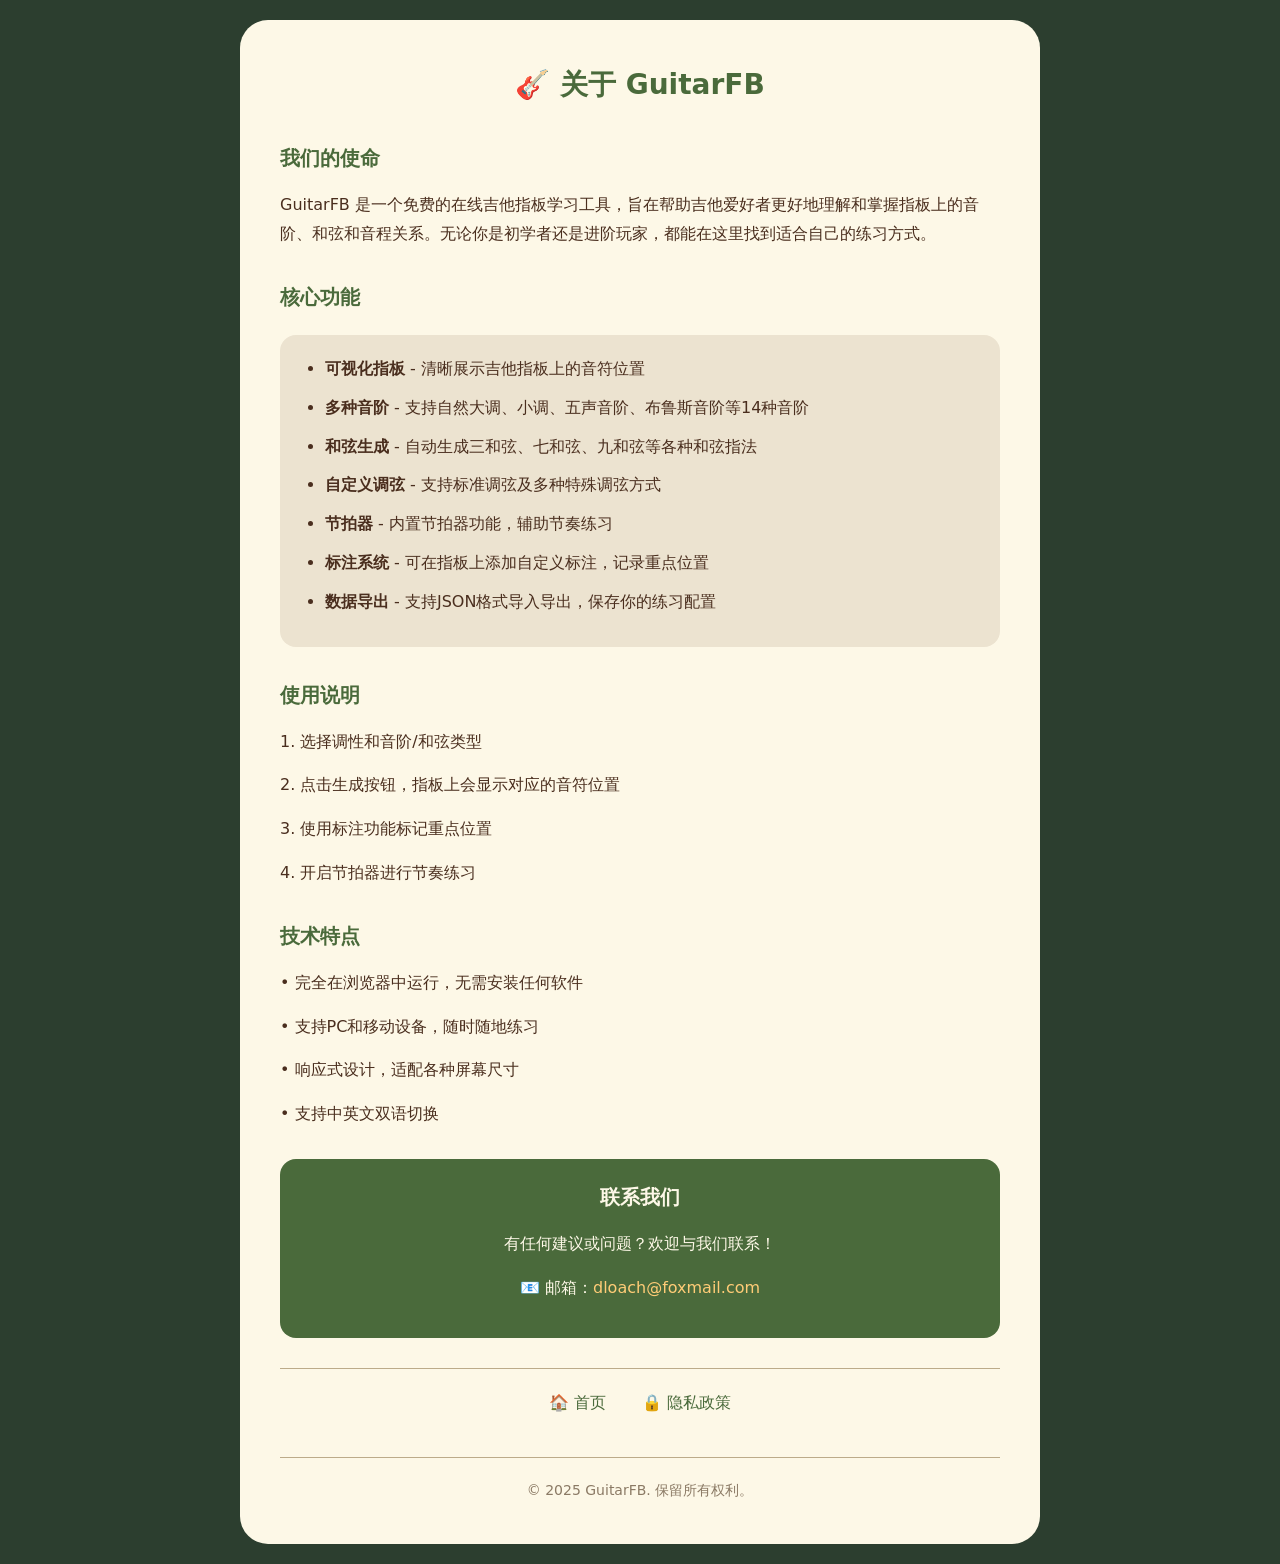
==== about.html @ 8dec9e53 "恢复 about.html、privacy.html、CNAME（从旧版本还原）" ====
<!DOCTYPE html>
<html lang="zh-CN">
<head>
    <meta charset="UTF-8">
    <meta name="viewport" content="width=device-width, initial-scale=1.0">
    <title>关于我们 - GuitarFB</title>
    <style>
        * { margin: 0; padding: 0; box-sizing: border-box; }
        body {
            font-family: 'Noto Sans SC', 'Roboto', system-ui, sans-serif;
            background: #2c3e2f;
            color: #4a2e1e;
            line-height: 1.8;
            padding: 20px;
        }
        .container {
            max-width: 800px;
            margin: 0 auto;
            background: #fdf8e7;
            border-radius: 28px;
            padding: 40px;
        }
        h1 {
            color: #4a6a3b;
            font-size: 28px;
            margin-bottom: 20px;
            text-align: center;
        }
        h2 {
            color: #4a6a3b;
            font-size: 20px;
            margin-top: 30px;
            margin-bottom: 15px;
        }
        p {
            margin-bottom: 15px;
            font-size: 16px;
        }
        .feature-list {
            background: #ece3d0;
            border-radius: 16px;
            padding: 20px;
            margin: 20px 0;
        }
        .feature-list ul {
            margin-left: 25px;
        }
        .feature-list li {
            margin-bottom: 10px;
        }
        .contact-box {
            background: #4a6a3b;
            color: #fdf8e7;
            border-radius: 16px;
            padding: 20px;
            margin-top: 30px;
            text-align: center;
        }
        .contact-box h2 {
            color: #fdf8e7;
            margin-top: 0;
        }
        .contact-box a {
            color: #ffcc77;
            text-decoration: none;
        }
        .nav-links {
            text-align: center;
            margin-top: 30px;
            padding-top: 20px;
            border-top: 1px solid #bcab8a;
        }
        .nav-links a {
            display: inline-block;
            margin: 0 15px;
            color: #4a6a3b;
            text-decoration: none;
            font-weight: 500;
        }
        .nav-links a:hover {
            text-decoration: underline;
        }
        .footer {
            text-align: center;
            margin-top: 40px;
            padding-top: 20px;
            border-top: 1px solid #bcab8a;
            color: #8b7a65;
            font-size: 14px;
        }
    </style>
</head>
<body>
    <div class="container">
        <h1>🎸 关于 GuitarFB</h1>

        <h2>我们的使命</h2>
        <p>GuitarFB 是一个免费的在线吉他指板学习工具，旨在帮助吉他爱好者更好地理解和掌握指板上的音阶、和弦和音程关系。无论你是初学者还是进阶玩家，都能在这里找到适合自己的练习方式。</p>

        <h2>核心功能</h2>
        <div class="feature-list">
            <ul>
                <li><strong>可视化指板</strong> - 清晰展示吉他指板上的音符位置</li>
                <li><strong>多种音阶</strong> - 支持自然大调、小调、五声音阶、布鲁斯音阶等14种音阶</li>
                <li><strong>和弦生成</strong> - 自动生成三和弦、七和弦、九和弦等各种和弦指法</li>
                <li><strong>自定义调弦</strong> - 支持标准调弦及多种特殊调弦方式</li>
                <li><strong>节拍器</strong> - 内置节拍器功能，辅助节奏练习</li>
                <li><strong>标注系统</strong> - 可在指板上添加自定义标注，记录重点位置</li>
                <li><strong>数据导出</strong> - 支持JSON格式导入导出，保存你的练习配置</li>
            </ul>
        </div>

        <h2>使用说明</h2>
        <p>1. 选择调性和音阶/和弦类型</p>
        <p>2. 点击生成按钮，指板上会显示对应的音符位置</p>
        <p>3. 使用标注功能标记重点位置</p>
        <p>4. 开启节拍器进行节奏练习</p>

        <h2>技术特点</h2>
        <p>• 完全在浏览器中运行，无需安装任何软件</p>
        <p>• 支持PC和移动设备，随时随地练习</p>
        <p>• 响应式设计，适配各种屏幕尺寸</p>
        <p>• 支持中英文双语切换</p>

        <div class="contact-box">
            <h2>联系我们</h2>
            <p>有任何建议或问题？欢迎与我们联系！</p>
            <p>📧 邮箱：<a href="mailto:dloach@foxmail.com">dloach@foxmail.com</a></p>
        </div>

        <div class="nav-links">
            <a href="index.html">🏠 首页</a>
            <a href="privacy.html">🔒 隐私政策</a>
        </div>

        <div class="footer">
            © 2025 GuitarFB. 保留所有权利。
        </div>
    </div>
</body>
</html>
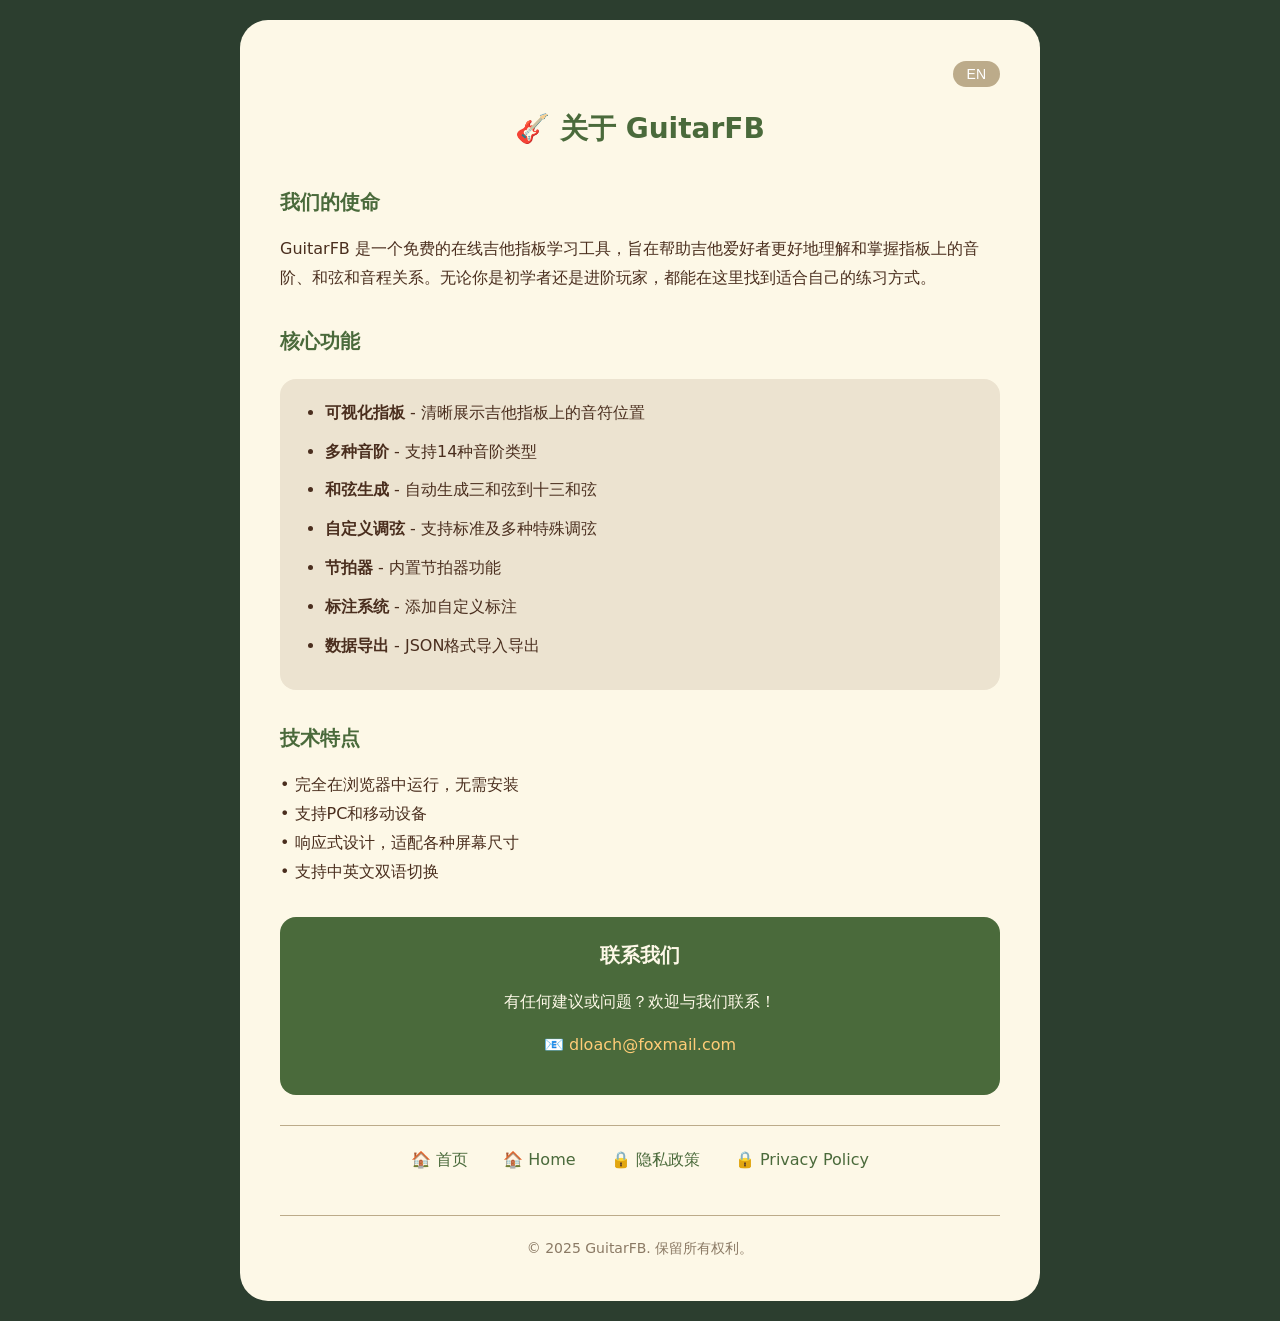
==== commit 0d249167: "about + privacy: 中英文双语切换（inline toggle + localStorage 持久化）" ====
--- a/about.html
+++ b/about.html
@@ -1,9 +1,11 @@
 <!DOCTYPE html>
 <html lang="zh-CN">
 <head>
+    <script async src="https://pagead2.googlesyndication.com/pagead/js/adsbygoogle.js?client=ca-pub-7190964008282719"
+     crossorigin="anonymous"></script>
     <meta charset="UTF-8">
     <meta name="viewport" content="width=device-width, initial-scale=1.0">
-    <title>关于我们 - GuitarFB</title>
+    <title>About Us - GuitarFB</title>
     <style>
         * { margin: 0; padding: 0; box-sizing: border-box; }
         body {
@@ -20,122 +22,107 @@
             border-radius: 28px;
             padding: 40px;
         }
-        h1 {
-            color: #4a6a3b;
-            font-size: 28px;
-            margin-bottom: 20px;
-            text-align: center;
+        .lang-bar { text-align: right; margin-bottom: 15px; }
+        .lang-bar button {
+            background: #bcab8a; color: white; border: none;
+            padding: 5px 14px; border-radius: 50px; cursor: pointer;
+            font-size: 14px; transition: 0.2s;
         }
-        h2 {
-            color: #4a6a3b;
-            font-size: 20px;
-            margin-top: 30px;
-            margin-bottom: 15px;
+        .lang-bar button:hover { background: #5a4a3a; }
+        h1 { color: #4a6a3b; font-size: 28px; margin-bottom: 20px; text-align: center; }
+        h2 { color: #4a6a3b; font-size: 20px; margin-top: 30px; margin-bottom: 15px; }
+        p { margin-bottom: 15px; font-size: 16px; }
+        .feature-list {
+            background: #ece3d0; border-radius: 16px; padding: 20px; margin: 20px 0;
         }
-        p {
-            margin-bottom: 15px;
-            font-size: 16px;
+        .feature-list ul { margin-left: 25px; }
+        .feature-list li { margin-bottom: 10px; }
+        .contact-box {
+            background: #4a6a3b; color: #fdf8e7;
+            border-radius: 16px; padding: 20px; margin-top: 30px; text-align: center;
         }
-        .feature-list {
-            background: #ece3d0;
-            border-radius: 16px;
-            padding: 20px;
-            margin: 20px 0;
-        }
-        .feature-list ul {
-            margin-left: 25px;
-        }
-        .feature-list li {
-            margin-bottom: 10px;
-        }
-        .contact-box {
-            background: #4a6a3b;
-            color: #fdf8e7;
-            border-radius: 16px;
-            padding: 20px;
-            margin-top: 30px;
-            text-align: center;
-        }
-        .contact-box h2 {
-            color: #fdf8e7;
-            margin-top: 0;
-        }
-        .contact-box a {
-            color: #ffcc77;
-            text-decoration: none;
-        }
-        .nav-links {
-            text-align: center;
-            margin-top: 30px;
-            padding-top: 20px;
-            border-top: 1px solid #bcab8a;
-        }
-        .nav-links a {
-            display: inline-block;
-            margin: 0 15px;
-            color: #4a6a3b;
-            text-decoration: none;
-            font-weight: 500;
-        }
-        .nav-links a:hover {
-            text-decoration: underline;
-        }
-        .footer {
-            text-align: center;
-            margin-top: 40px;
-            padding-top: 20px;
-            border-top: 1px solid #bcab8a;
-            color: #8b7a65;
-            font-size: 14px;
-        }
+        .contact-box h2 { color: #fdf8e7; margin-top: 0; }
+        .contact-box a { color: #ffcc77; text-decoration: none; }
+        .nav-links { text-align: center; margin-top: 30px; padding-top: 20px; border-top: 1px solid #bcab8a; }
+        .nav-links a { display: inline-block; margin: 0 15px; color: #4a6a3b; text-decoration: none; font-weight: 500; }
+        .nav-links a:hover { text-decoration: underline; }
+        .footer { text-align: center; margin-top: 40px; padding-top: 20px; border-top: 1px solid #bcab8a; color: #8b7a65; font-size: 14px; }
+        [data-lang="en"] { display: none; }
+        body.en [data-lang="en"] { display: inline; }
+        body.en [data-lang="zh"] { display: none; }
     </style>
 </head>
 <body>
     <div class="container">
-        <h1>🎸 关于 GuitarFB</h1>
+        <div class="lang-bar">
+            <button onclick="toggleLang()" id="langBtn">EN</button>
+        </div>
 
-        <h2>我们的使命</h2>
-        <p>GuitarFB 是一个免费的在线吉他指板学习工具，旨在帮助吉他爱好者更好地理解和掌握指板上的音阶、和弦和音程关系。无论你是初学者还是进阶玩家，都能在这里找到适合自己的练习方式。</p>
+        <h1 data-lang="zh">🎸 关于 GuitarFB</h1>
+        <h1 data-lang="en">🎸 About GuitarFB</h1>
 
-        <h2>核心功能</h2>
+        <h2 data-lang="zh">我们的使命</h2>
+        <h2 data-lang="en">Our Mission</h2>
+        <p data-lang="zh">GuitarFB 是一个免费的在线吉他指板学习工具，旨在帮助吉他爱好者更好地理解和掌握指板上的音阶、和弦和音程关系。无论你是初学者还是进阶玩家，都能在这里找到适合自己的练习方式。</p>
+        <p data-lang="en">GuitarFB is a free online guitar fretboard learning tool designed to help guitar enthusiasts better understand and master scales, chords, and intervals on the fretboard. Whether you're a beginner or an advanced player, you'll find practice methods that suit your level.</p>
+
+        <h2 data-lang="zh">核心功能</h2>
+        <h2 data-lang="en">Key Features</h2>
         <div class="feature-list">
-            <ul>
+            <ul data-lang="zh">
                 <li><strong>可视化指板</strong> - 清晰展示吉他指板上的音符位置</li>
-                <li><strong>多种音阶</strong> - 支持自然大调、小调、五声音阶、布鲁斯音阶等14种音阶</li>
-                <li><strong>和弦生成</strong> - 自动生成三和弦、七和弦、九和弦等各种和弦指法</li>
-                <li><strong>自定义调弦</strong> - 支持标准调弦及多种特殊调弦方式</li>
-                <li><strong>节拍器</strong> - 内置节拍器功能，辅助节奏练习</li>
-                <li><strong>标注系统</strong> - 可在指板上添加自定义标注，记录重点位置</li>
-                <li><strong>数据导出</strong> - 支持JSON格式导入导出，保存你的练习配置</li>
+                <li><strong>多种音阶</strong> - 支持14种音阶类型</li>
+                <li><strong>和弦生成</strong> - 自动生成三和弦到十三和弦</li>
+                <li><strong>自定义调弦</strong> - 支持标准及多种特殊调弦</li>
+                <li><strong>节拍器</strong> - 内置节拍器功能</li>
+                <li><strong>标注系统</strong> - 添加自定义标注</li>
+                <li><strong>数据导出</strong> - JSON格式导入导出</li>
+            </ul>
+            <ul data-lang="en">
+                <li><strong>Visual Fretboard</strong> - Clear note position display</li>
+                <li><strong>Multiple Scales</strong> - 14 scale types supported</li>
+                <li><strong>Chord Generation</strong> - Triads through 13th chords</li>
+                <li><strong>Custom Tuning</strong> - Standard and alternate tunings</li>
+                <li><strong>Metronome</strong> - Built-in rhythm trainer</li>
+                <li><strong>Annotation System</strong> - Custom markers on fretboard</li>
+                <li><strong>Data Export</strong> - JSON import/export</li>
             </ul>
         </div>
 
-        <h2>使用说明</h2>
-        <p>1. 选择调性和音阶/和弦类型</p>
-        <p>2. 点击生成按钮，指板上会显示对应的音符位置</p>
-        <p>3. 使用标注功能标记重点位置</p>
-        <p>4. 开启节拍器进行节奏练习</p>
-
-        <h2>技术特点</h2>
-        <p>• 完全在浏览器中运行，无需安装任何软件</p>
-        <p>• 支持PC和移动设备，随时随地练习</p>
-        <p>• 响应式设计，适配各种屏幕尺寸</p>
-        <p>• 支持中英文双语切换</p>
+        <h2 data-lang="zh">技术特点</h2>
+        <h2 data-lang="en">Technical Highlights</h2>
+        <p data-lang="zh">• 完全在浏览器中运行，无需安装<br>• 支持PC和移动设备<br>• 响应式设计，适配各种屏幕尺寸<br>• 支持中英文双语切换</p>
+        <p data-lang="en">• Runs entirely in the browser, no installation required<br>• PC and mobile friendly<br>• Responsive design for all screen sizes<br>• Chinese/English bilingual support</p>
 
         <div class="contact-box">
-            <h2>联系我们</h2>
-            <p>有任何建议或问题？欢迎与我们联系！</p>
-            <p>📧 邮箱：<a href="mailto:dloach@foxmail.com">dloach@foxmail.com</a></p>
+            <h2 data-lang="zh">联系我们</h2>
+            <h2 data-lang="en">Contact Us</h2>
+            <p data-lang="zh">有任何建议或问题？欢迎与我们联系！</p>
+            <p data-lang="en">Questions or suggestions? Get in touch!</p>
+            <p>📧 <a href="mailto:dloach@foxmail.com">dloach@foxmail.com</a></p>
         </div>
 
         <div class="nav-links">
-            <a href="index.html">🏠 首页</a>
-            <a href="privacy.html">🔒 隐私政策</a>
+            <a href="index.html" data-lang="zh">🏠 首页</a>
+            <a href="index.html" data-lang="en">🏠 Home</a>
+            <a href="privacy.html" data-lang="zh">🔒 隐私政策</a>
+            <a href="privacy.html" data-lang="en">🔒 Privacy Policy</a>
         </div>
 
-        <div class="footer">
-            © 2025 GuitarFB. 保留所有权利。
-        </div>
+        <div class="footer" data-lang="zh">© 2025 GuitarFB. 保留所有权利。</div>
+        <div class="footer" data-lang="en">© 2025 GuitarFB. All rights reserved.</div>
     </div>
+
+    <script>
+        var lang = localStorage.getItem('guitarfb-lang') || 'zh';
+        document.body.classList.toggle('en', lang === 'en');
+        document.getElementById('langBtn').textContent = lang === 'zh' ? 'EN' : '中文';
+        function toggleLang() {
+            var next = document.body.classList.contains('en') ? 'zh' : 'en';
+            document.body.classList.toggle('en', next === 'en');
+            document.getElementById('langBtn').textContent = next === 'zh' ? 'EN' : '中文';
+            localStorage.setItem('guitarfb-lang', next);
+        }
+    </script>
 </body>
 </html>
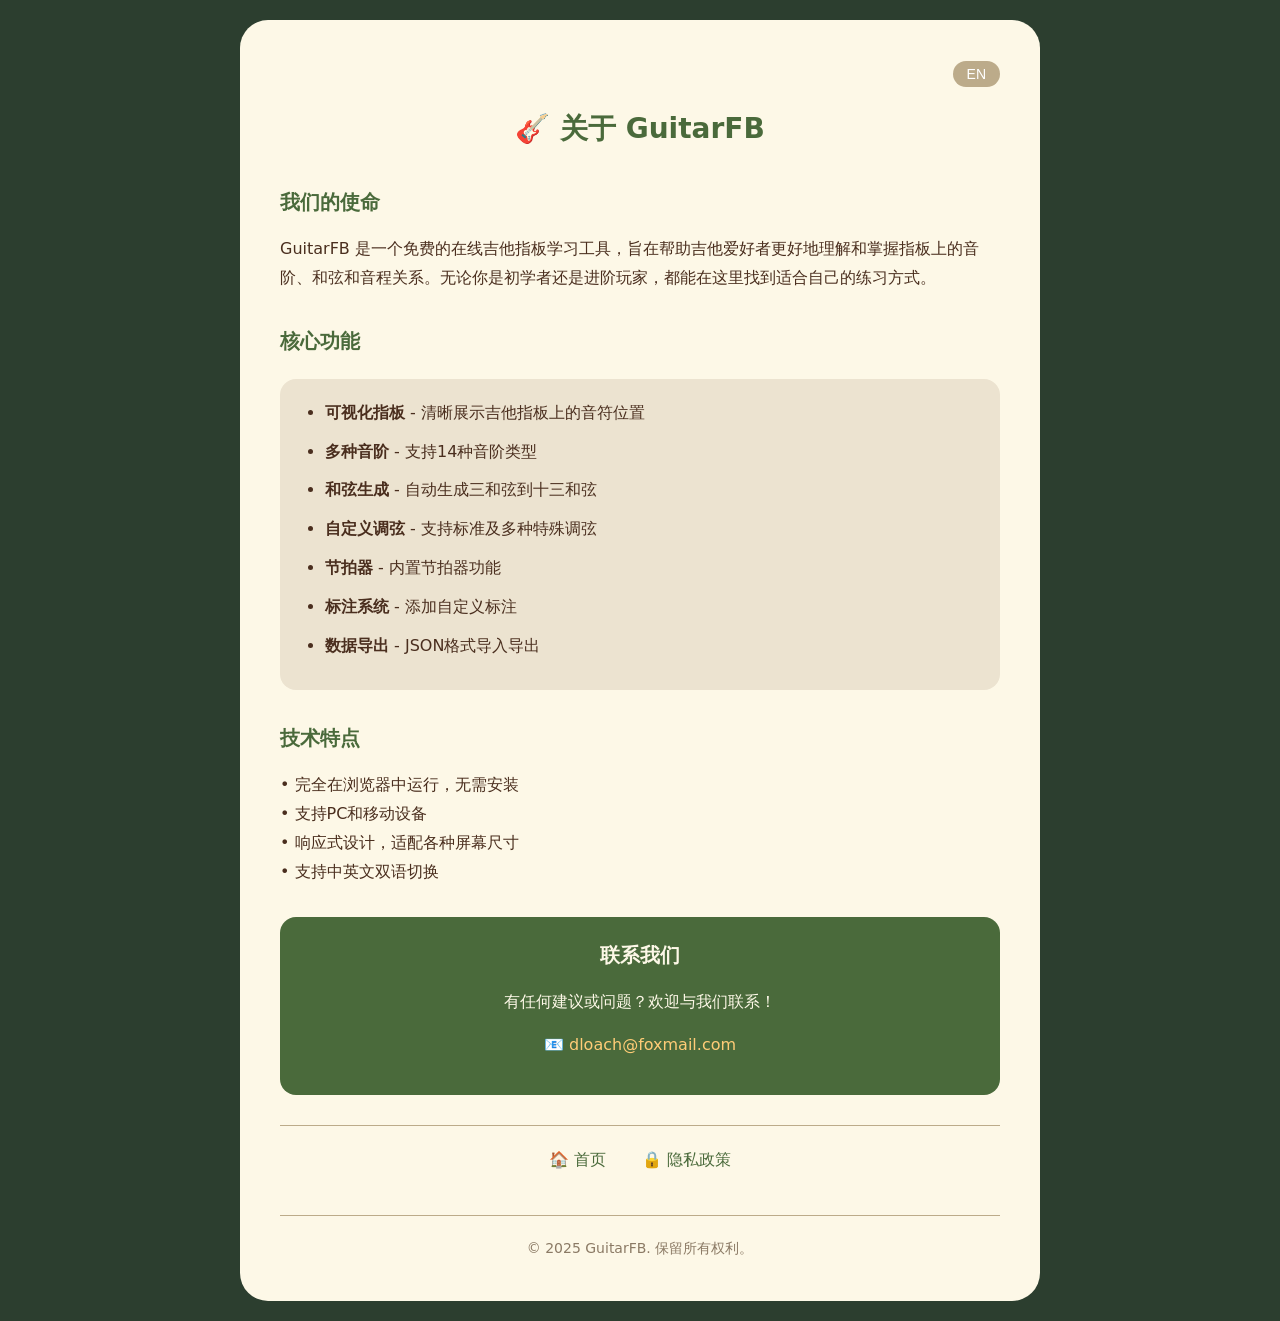
==== commit caf21d41: "about+privacy: 修复英文版排版（display: block 替代 inline 保持块级布局）" ====
--- a/about.html
+++ b/about.html
@@ -47,9 +47,9 @@
         .nav-links a { display: inline-block; margin: 0 15px; color: #4a6a3b; text-decoration: none; font-weight: 500; }
         .nav-links a:hover { text-decoration: underline; }
         .footer { text-align: center; margin-top: 40px; padding-top: 20px; border-top: 1px solid #bcab8a; color: #8b7a65; font-size: 14px; }
-        [data-lang="en"] { display: none; }
-        body.en [data-lang="en"] { display: inline; }
-        body.en [data-lang="zh"] { display: none; }
+        [data-lang="en"] { display: none !important; }
+        body.en [data-lang="en"] { display: block !important; }
+        body.en [data-lang="zh"] { display: none !important; }
     </style>
 </head>
 <body>
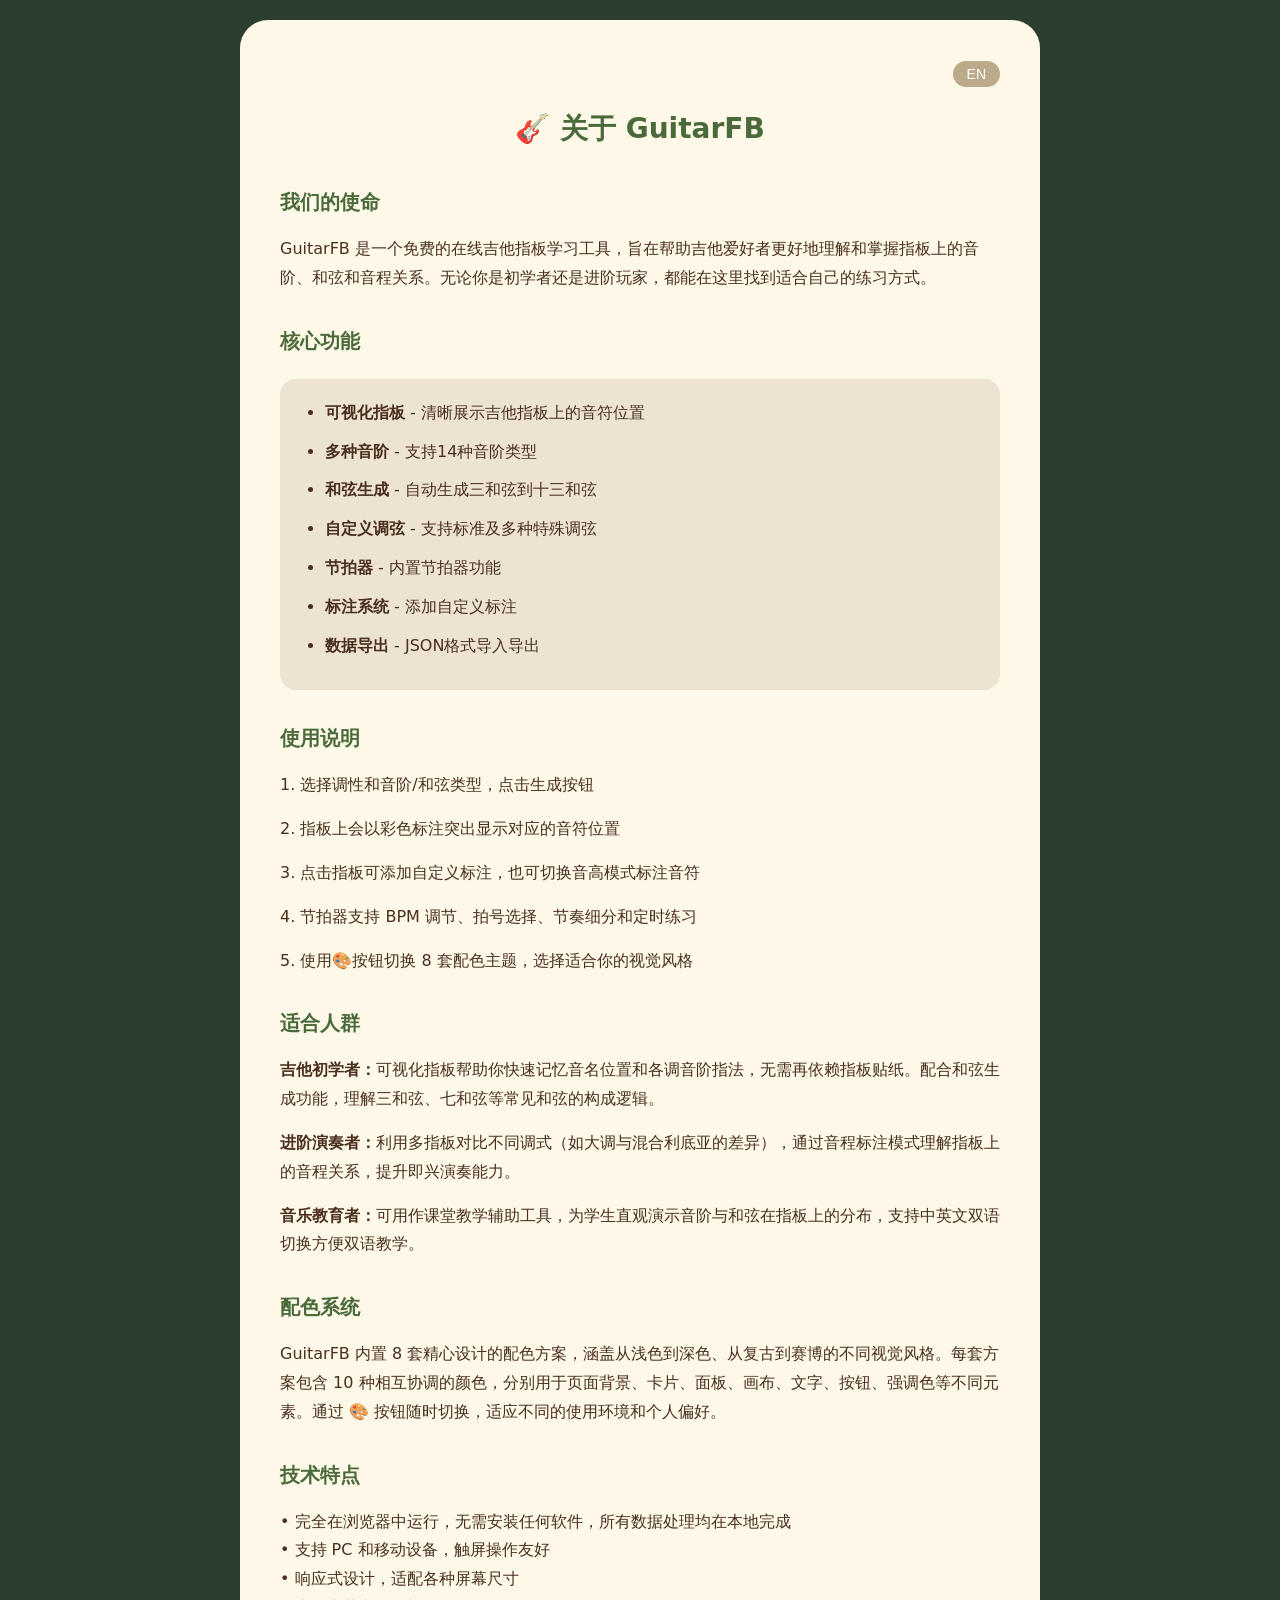
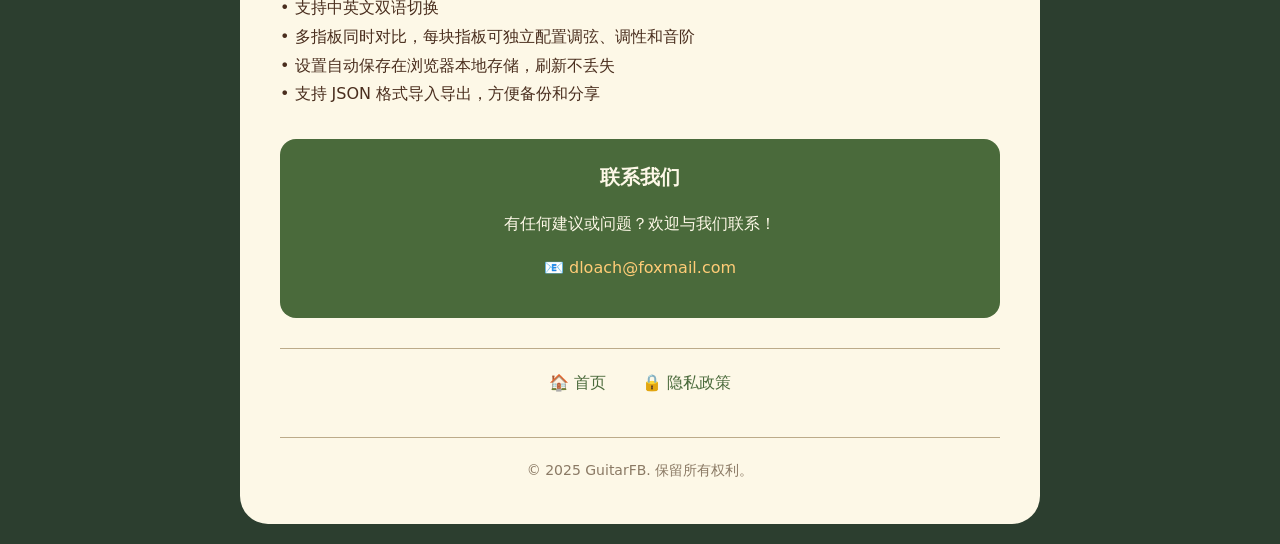
==== commit cebdbab8: "index: 节拍器下新增吉他学习指南内容块（中英双语） · about: 扩写至 800+ 字含使用说明/适合人群/配色系统" ====
--- a/about.html
+++ b/about.html
@@ -89,10 +89,37 @@
             </ul>
         </div>
 
+        <h2 data-lang="zh">使用说明</h2>
+        <h2 data-lang="en">How to Use</h2>
+        <p data-lang="zh">1. 选择调性和音阶/和弦类型，点击生成按钮</p>
+        <p data-lang="zh">2. 指板上会以彩色标注突出显示对应的音符位置</p>
+        <p data-lang="zh">3. 点击指板可添加自定义标注，也可切换音高模式标注音符</p>
+        <p data-lang="zh">4. 节拍器支持 BPM 调节、拍号选择、节奏细分和定时练习</p>
+        <p data-lang="zh">5. 使用🎨按钮切换 8 套配色主题，选择适合你的视觉风格</p>
+        <p data-lang="en">1. Select a key and scale/chord type, click the generate button</p>
+        <p data-lang="en">2. The fretboard highlights corresponding note positions with color-coded markers</p>
+        <p data-lang="en">3. Tap the fretboard to add custom annotations, or switch to pitch mode for note labels</p>
+        <p data-lang="en">4. The metronome supports BPM, time signature, rhythm subdivision, and countdown timer</p>
+        <p data-lang="en">5. Use the 🎨 button to switch between 8 color palettes</p>
+
+        <h2 data-lang="zh">适合人群</h2>
+        <h2 data-lang="en">Who It's For</h2>
+        <p data-lang="zh"><strong>吉他初学者：</strong>可视化指板帮助你快速记忆音名位置和各调音阶指法，无需再依赖指板贴纸。配合和弦生成功能，理解三和弦、七和弦等常见和弦的构成逻辑。</p>
+        <p data-lang="zh"><strong>进阶演奏者：</strong>利用多指板对比不同调式（如大调与混合利底亚的差异），通过音程标注模式理解指板上的音程关系，提升即兴演奏能力。</p>
+        <p data-lang="zh"><strong>音乐教育者：</strong>可用作课堂教学辅助工具，为学生直观演示音阶与和弦在指板上的分布，支持中英文双语切换方便双语教学。</p>
+        <p data-lang="en"><strong>Beginners:</strong> The visual fretboard helps you quickly memorize note positions and scale patterns without relying on fretboard stickers. Chord generation helps you understand how triads, 7ths, and other chords are built.</p>
+        <p data-lang="en"><strong>Intermediate &amp; Advanced Players:</strong> Compare different modes side by side using multiple fretboards. Use interval annotation mode to understand fretboard intervals and improve improvisation.</p>
+        <p data-lang="en"><strong>Educators:</strong> Use as a classroom teaching aid to visually demonstrate scales and chords. Bilingual Chinese/English support is useful for music instruction.</p>
+
+        <h2 data-lang="zh">配色系统</h2>
+        <h2 data-lang="en">Color Palettes</h2>
+        <p data-lang="zh">GuitarFB 内置 8 套精心设计的配色方案，涵盖从浅色到深色、从复古到赛博的不同视觉风格。每套方案包含 10 种相互协调的颜色，分别用于页面背景、卡片、面板、画布、文字、按钮、强调色等不同元素。通过 🎨 按钮随时切换，适应不同的使用环境和个人偏好。</p>
+        <p data-lang="en">GuitarFB features 8 carefully crafted color palettes, ranging from light to dark, from retro to cyber. Each palette includes 10 harmonized colors for background, card, panel, canvas, text, button, accent, and more. Switch anytime via the 🎨 button.</p>
+
         <h2 data-lang="zh">技术特点</h2>
         <h2 data-lang="en">Technical Highlights</h2>
-        <p data-lang="zh">• 完全在浏览器中运行，无需安装<br>• 支持PC和移动设备<br>• 响应式设计，适配各种屏幕尺寸<br>• 支持中英文双语切换</p>
-        <p data-lang="en">• Runs entirely in the browser, no installation required<br>• PC and mobile friendly<br>• Responsive design for all screen sizes<br>• Chinese/English bilingual support</p>
+        <p data-lang="zh">• 完全在浏览器中运行，无需安装任何软件，所有数据处理均在本地完成<br>• 支持 PC 和移动设备，触屏操作友好<br>• 响应式设计，适配各种屏幕尺寸<br>• 支持中英文双语切换<br>• 多指板同时对比，每块指板可独立配置调弦、调性和音阶<br>• 设置自动保存在浏览器本地存储，刷新不丢失<br>• 支持 JSON 格式导入导出，方便备份和分享</p>
+        <p data-lang="en">• Runs entirely in the browser &mdash; no installation needed, all data stays on your device<br>• PC and mobile friendly with touch support<br>• Responsive design for all screen sizes<br>• Chinese/English bilingual support<br>• Multiple fretboards with independent tuning, key, and scale settings<br>• Settings auto-saved to browser local storage<br>• JSON import/export for backup and sharing</p>
 
         <div class="contact-box">
             <h2 data-lang="zh">联系我们</h2>
